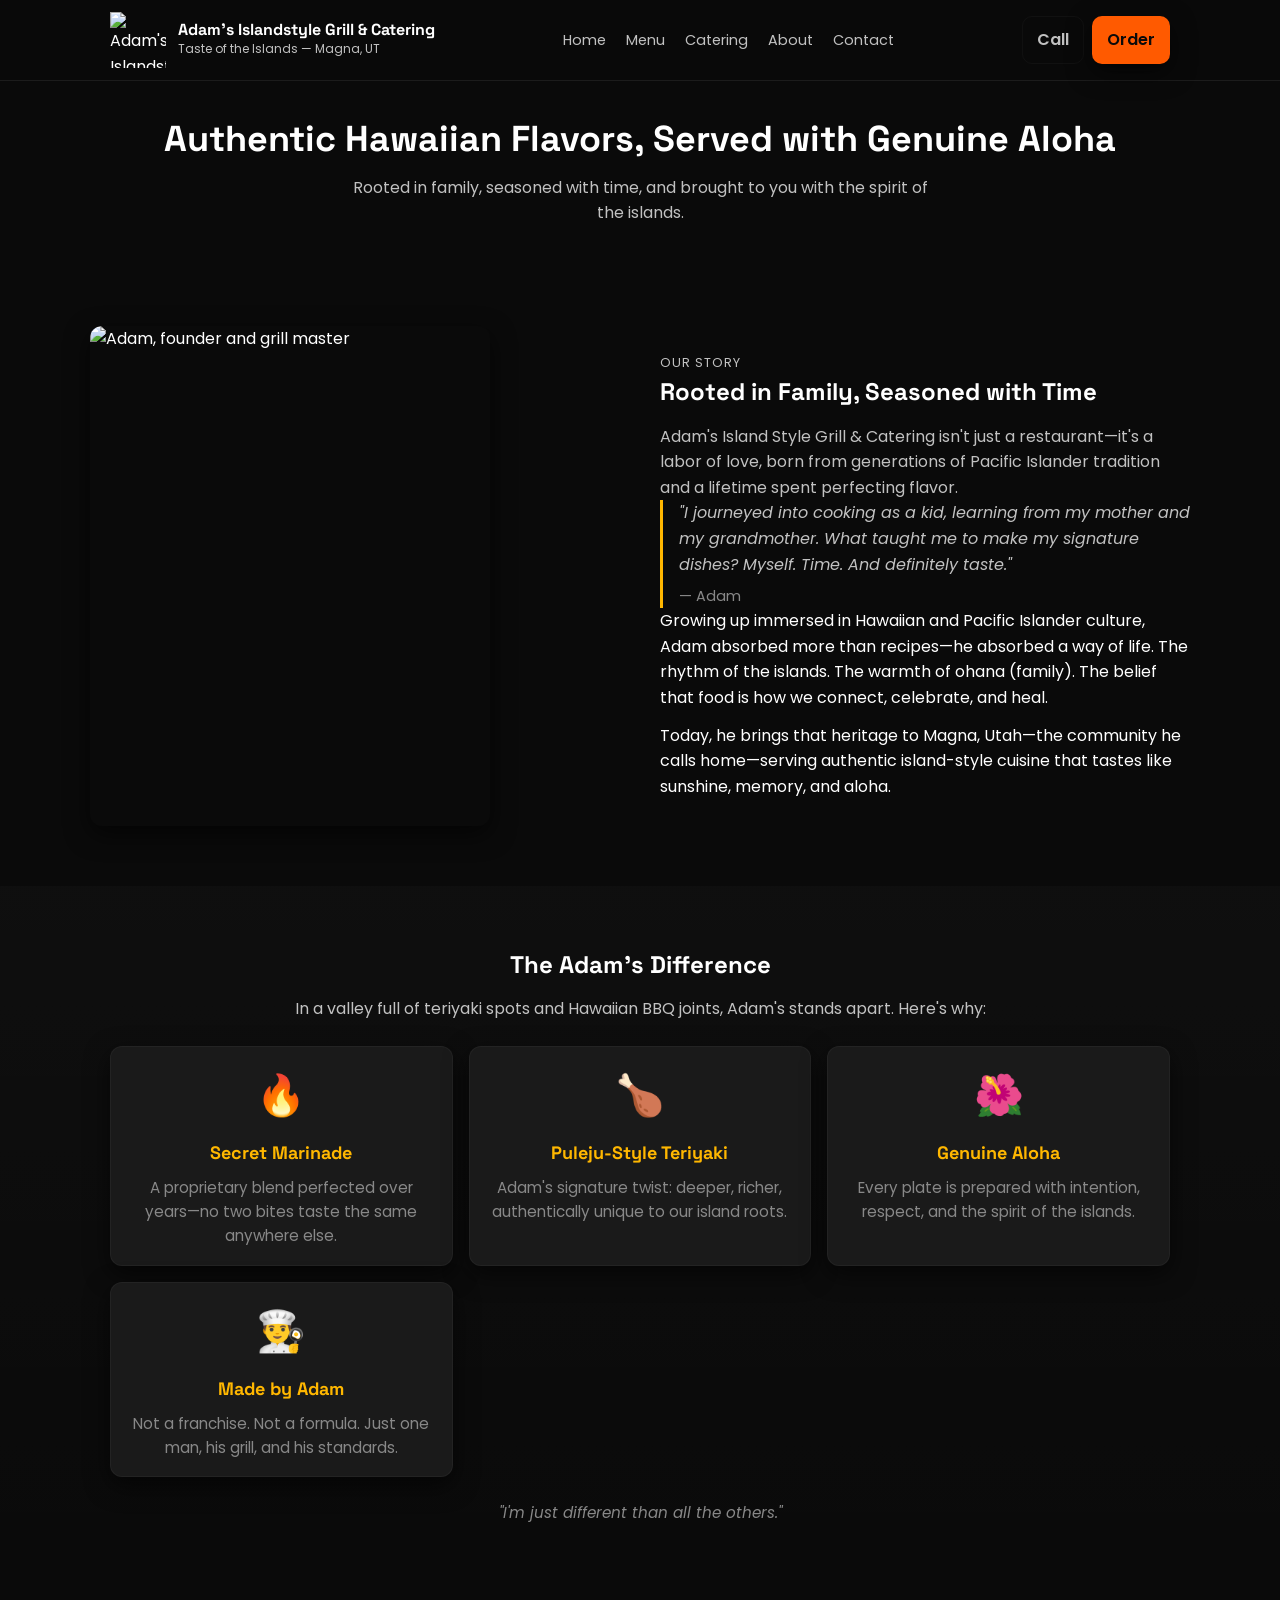
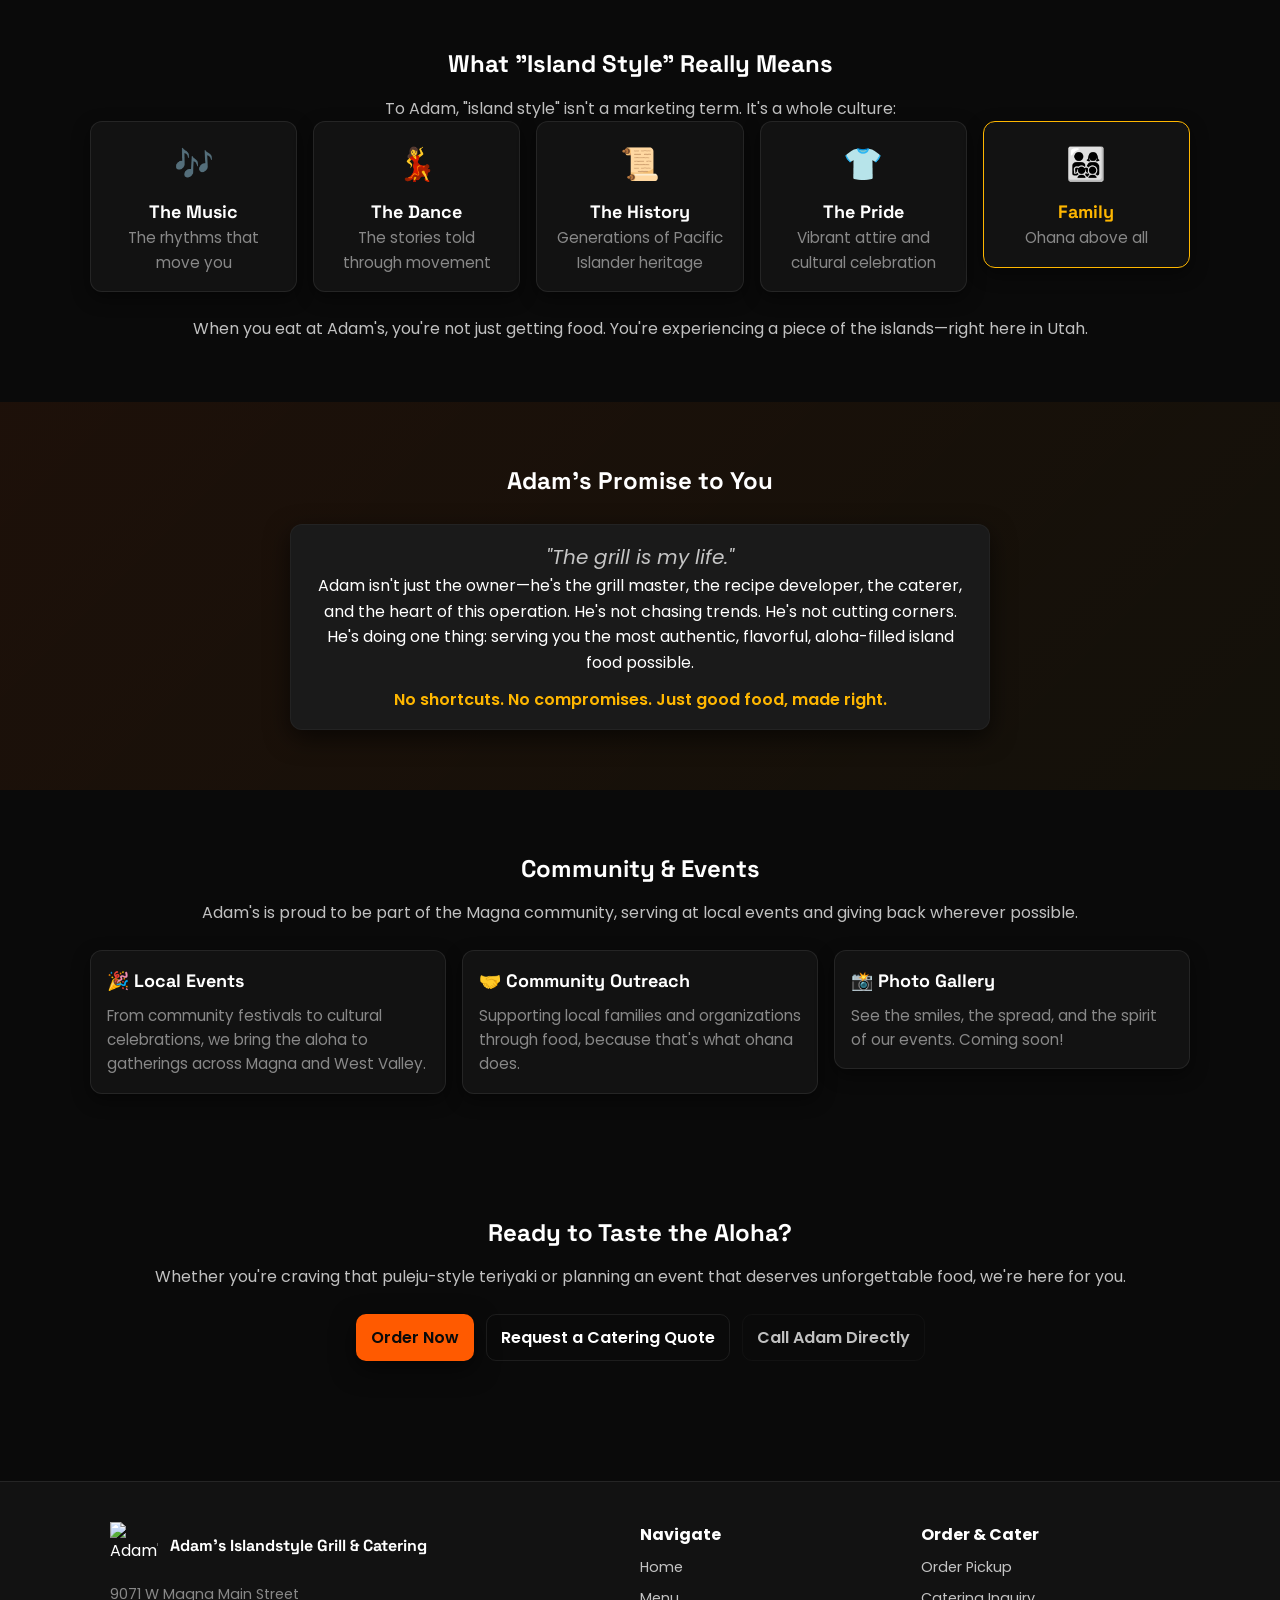
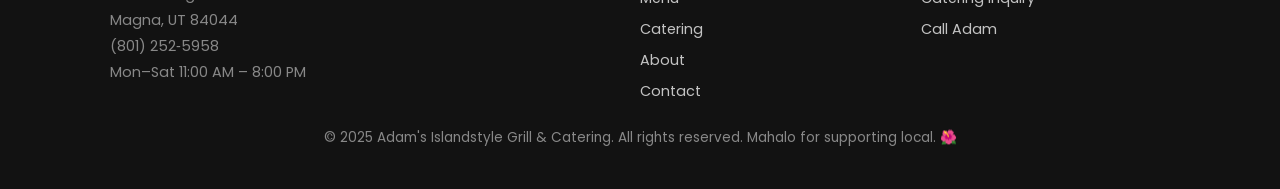
==== about.html @ 43f6fb02 "Convert existing custom CSS site to Tailwind CDN with design token mapping * Integrate Tailwind CDN " ====
<!DOCTYPE html>
<html lang="en">
<head>
  <meta charset="UTF-8">
  <meta name="viewport" content="width=device-width, initial-scale=1.0">
  <title>About Us — Adam's Islandstyle Grill & Catering | Magna, UT</title>
  <meta name="description" content="Adam's Islandstyle Grill isn't just a restaurant—it's a labor of love, born from generations of Pacific Islander tradition and a lifetime spent perfecting flavor.">
  
  <!-- Fonts -->
  <link rel="preconnect" href="https://fonts.googleapis.com">
  <link rel="preconnect" href="https://fonts.gstatic.com" crossorigin>
  <link href="https://fonts.googleapis.com/css2?family=Poppins:wght@400;500;600;700&family=Space+Grotesk:wght@500;600;700&display=swap" rel="stylesheet">
  
  <!-- Stylesheet -->
  <link rel="stylesheet" href="styles.css">
</head>
<body>
  <!-- Header -->
  <header class="site-header" role="banner">
    <div class="container header-inner">
      <a class="brand" href="/" aria-label="Adam's Islandstyle Grill home">
        <img src="/assets/logo.svg" alt="Adam's Islandstyle Grill logo" width="56" height="56">
        <div class="brand-text">
          <h1 class="site-title">Adam's Islandstyle Grill & Catering</h1>
          <p class="site-sub">Taste of the Islands — Magna, UT</p>
        </div>
      </a>

      <nav class="main-nav" role="navigation" aria-label="Main">
        <ul class="nav-list">
          <li><a href="index.html#home">Home</a></li>
          <li><a href="menu.html">Menu</a></li>
          <li><a href="catering.html">Catering</a></li>
          <li><a href="about.html">About</a></li>
          <li><a href="index.html#contact">Contact</a></li>
        </ul>
      </nav>

      <div class="header-ctas">
        <a class="btn btn-ghost" href="tel:+18012525958" aria-label="Call Adam">Call</a>
        <a class="btn btn-primary" href="https://order.toasttab.com/placeholder" target="_blank" rel="noopener noreferrer" aria-label="Order pickup">Order</a>
      </div>
    </div>
  </header>

  <main>
    <!-- Page Hero -->
    <section class="page-hero container" role="region" aria-labelledby="page-title">
      <h1 id="page-title">Authentic Hawaiian Flavors, Served with Genuine Aloha</h1>
      <p class="lead mt-12">Rooted in family, seasoned with time, and brought to you with the spirit of the islands.</p>
    </section>

    <!-- Founder Story -->
    <section class="section container" role="region" aria-labelledby="story-title">
      <div class="row" style="align-items: center; gap: 40px;">
        <div class="col" style="flex: 1 1 300px;">
          <img src="/assets/adam-portrait.jpg" alt="Adam, founder and grill master" width="400" height="500" style="border-radius: var(--radius-lg); box-shadow: var(--shadow-base);">
        </div>
        <div class="col" style="flex: 1 1 300px;">
          <p class="eyebrow">Our Story</p>
          <h2 id="story-title">Rooted in Family, Seasoned with Time</h2>
          <p class="lead mt-12">Adam's Island Style Grill & Catering isn't just a restaurant—it's a labor of love, born from generations of Pacific Islander tradition and a lifetime spent perfecting flavor.</p>
          
          <blockquote class="mt-16" style="border-left: 3px solid var(--brand-secondary); padding-left: 16px; font-style: italic; color: var(--text-secondary);">
            "I journeyed into cooking as a kid, learning from my mother and my grandmother. What taught me to make my signature dishes? Myself. Time. And definitely taste."
            <cite style="display: block; margin-top: 8px; font-style: normal; color: var(--text-muted); font-size: 0.9rem;">— Adam</cite>
          </blockquote>
          
          <p class="mt-16">Growing up immersed in Hawaiian and Pacific Islander culture, Adam absorbed more than recipes—he absorbed a way of life. The rhythm of the islands. The warmth of ohana (family). The belief that food is how we connect, celebrate, and heal.</p>
          
          <p class="mt-12">Today, he brings that heritage to Magna, Utah—the community he calls home—serving authentic island-style cuisine that tastes like sunshine, memory, and aloha.</p>
        </div>
      </div>
    </section>

    <!-- What Makes Us Different -->
    <section class="section" style="background: linear-gradient(180deg, rgba(255,255,255,0.02), transparent);" role="region" aria-labelledby="difference-title">
      <div class="container">
        <h2 id="difference-title" class="text-center">The Adam's Difference</h2>
        <p class="text-center lead mt-12" style="max-width: 700px; margin-left: auto; margin-right: auto;">In a valley full of teriyaki spots and Hawaiian BBQ joints, Adam's stands apart. Here's why:</p>
        
        <div class="why-grid mt-24">
          <article class="why-card card card-elevated" role="article">
            <div style="font-size: 2.5rem; margin-bottom: 12px;">🔥</div>
            <h3>Secret Marinade</h3>
            <p class="muted mt-8">A proprietary blend perfected over years—no two bites taste the same anywhere else.</p>
          </article>
          <article class="why-card card card-elevated" role="article">
            <div style="font-size: 2.5rem; margin-bottom: 12px;">🍗</div>
            <h3>Puleju-Style Teriyaki</h3>
            <p class="muted mt-8">Adam's signature twist: deeper, richer, authentically unique to our island roots.</p>
          </article>
          <article class="why-card card card-elevated" role="article">
            <div style="font-size: 2.5rem; margin-bottom: 12px;">🌺</div>
            <h3>Genuine Aloha</h3>
            <p class="muted mt-8">Every plate is prepared with intention, respect, and the spirit of the islands.</p>
          </article>
          <article class="why-card card card-elevated" role="article">
            <div style="font-size: 2.5rem; margin-bottom: 12px;">👨‍🍳</div>
            <h3>Made by Adam</h3>
            <p class="muted mt-8">Not a franchise. Not a formula. Just one man, his grill, and his standards.</p>
          </article>
        </div>
        
        <p class="text-center muted mt-24"><em>"I'm just different than all the others."</em></p>
      </div>
    </section>

    <!-- Values Section -->
    <section class="section container" role="region" aria-labelledby="values-title">
      <div class="text-center mb-24">
        <h2 id="values-title">What "Island Style" Really Means</h2>
        <p class="lead mt-12">To Adam, "island style" isn't a marketing term. It's a whole culture:</p>
      </div>
      
      <div class="row">
        <div class="col">
          <div class="card text-center">
            <div style="font-size: 2rem; margin-bottom: 8px;">🎶</div>
            <h3>The Music</h3>
            <p class="muted">The rhythms that move you</p>
          </div>
        </div>
        <div class="col">
          <div class="card text-center">
            <div style="font-size: 2rem; margin-bottom: 8px;">💃</div>
            <h3>The Dance</h3>
            <p class="muted">The stories told through movement</p>
          </div>
        </div>
        <div class="col">
          <div class="card text-center">
            <div style="font-size: 2rem; margin-bottom: 8px;">📜</div>
            <h3>The History</h3>
            <p class="muted">Generations of Pacific Islander heritage</p>
          </div>
        </div>
        <div class="col">
          <div class="card text-center">
            <div style="font-size: 2rem; margin-bottom: 8px;">👕</div>
            <h3>The Pride</h3>
            <p class="muted">Vibrant attire and cultural celebration</p>
          </div>
        </div>
        <div class="col">
          <div class="card text-center" style="border-color: var(--brand-secondary);">
            <div style="font-size: 2rem; margin-bottom: 8px;">👨‍👩‍👧‍👦</div>
            <h3 style="color: var(--brand-secondary);">Family</h3>
            <p class="muted">Ohana above all</p>
          </div>
        </div>
      </div>
      
      <div class="text-center mt-24">
        <p class="lead">When you eat at Adam's, you're not just getting food. You're experiencing a piece of the islands—right here in Utah.</p>
      </div>
    </section>

    <!-- Adam's Promise -->
    <section class="section" style="background: linear-gradient(135deg, rgba(255,90,0,0.08), rgba(255,183,0,0.04));" role="region" aria-labelledby="promise-title">
      <div class="container text-center">
        <h2 id="promise-title">Adam's Promise to You</h2>
        <div class="card card-elevated mt-24" style="max-width: 700px; margin-left: auto; margin-right: auto;">
          <blockquote style="font-size: 1.25rem; font-style: italic; color: var(--text-secondary);">
            "The grill is my life."
          </blockquote>
          <p class="mt-16">Adam isn't just the owner—he's the grill master, the recipe developer, the caterer, and the heart of this operation. He's not chasing trends. He's not cutting corners. He's doing one thing: serving you the most authentic, flavorful, aloha-filled island food possible.</p>
          <p class="mt-12" style="font-weight: 600; color: var(--brand-secondary);">No shortcuts. No compromises. Just good food, made right.</p>
        </div>
      </div>
    </section>

    <!-- Community & Press -->
    <section class="section container" role="region" aria-labelledby="community-title">
      <h2 id="community-title" class="text-center">Community & Events</h2>
      <p class="text-center lead mt-12">Adam's is proud to be part of the Magna community, serving at local events and giving back wherever possible.</p>
      
      <div class="row mt-24">
        <div class="col">
          <div class="card">
            <h3>🎉 Local Events</h3>
            <p class="muted mt-8">From community festivals to cultural celebrations, we bring the aloha to gatherings across Magna and West Valley.</p>
          </div>
        </div>
        <div class="col">
          <div class="card">
            <h3>🤝 Community Outreach</h3>
            <p class="muted mt-8">Supporting local families and organizations through food, because that's what ohana does.</p>
          </div>
        </div>
        <div class="col">
          <div class="card">
            <h3>📸 Photo Gallery</h3>
            <p class="muted mt-8">See the smiles, the spread, and the spirit of our events. Coming soon!</p>
          </div>
        </div>
      </div>
    </section>

    <!-- CTA Section -->
    <section class="section container text-center" role="region" aria-labelledby="cta-title">
      <h2 id="cta-title">Ready to Taste the Aloha?</h2>
      <p class="lead mt-12">Whether you're craving that puleju-style teriyaki or planning an event that deserves unforgettable food, we're here for you.</p>
      
      <div class="hero-ctas mt-24" style="justify-content: center;">
        <a class="btn btn-primary" href="https://order.toasttab.com/placeholder" target="_blank" rel="noopener noreferrer">Order Now</a>
        <a class="btn btn-secondary" href="catering.html">Request a Catering Quote</a>
        <a class="btn btn-ghost" href="tel:+18012525958">Call Adam Directly</a>
      </div>
    </section>
  </main>

  <!-- Footer -->
  <footer class="site-footer" role="contentinfo">
    <div class="container footer-content">
      <div class="footer-brand">
        <div class="brand">
          <img src="/assets/logo.svg" alt="Adam's Islandstyle Grill logo" width="48" height="48">
          <div class="brand-text">
            <h3 class="site-title">Adam's Islandstyle Grill & Catering</h3>
          </div>
        </div>
        <p class="footer-nap">
          9071 W Magna Main Street<br>
          Magna, UT 84044<br>
          <a href="tel:+18012525958">(801) 252‑5958</a><br>
          Mon–Sat 11:00 AM – 8:00 PM
        </p>
      </div>
      
      <div class="footer-links">
        <h4>Navigate</h4>
        <a href="index.html#home">Home</a>
        <a href="menu.html">Menu</a>
        <a href="catering.html">Catering</a>
        <a href="about.html">About</a>
        <a href="index.html#contact">Contact</a>
      </div>
      
      <div class="footer-links">
        <h4>Order & Cater</h4>
        <a href="https://order.toasttab.com/placeholder" target="_blank" rel="noopener noreferrer">Order Pickup</a>
        <a href="catering.html">Catering Inquiry</a>
        <a href="tel:+18012525958">Call Adam</a>
      </div>
    </div>
    <div class="container mt-24">
      <p class="muted text-center" style="font-size: 0.85rem;">© 2025 Adam's Islandstyle Grill & Catering. All rights reserved. Mahalo for supporting local. 🌺</p>
    </div>
  </footer>

  <!-- Sticky Mobile Phone CTA -->
  <a class="phone-cta" href="tel:+18012525958" aria-label="Call Adam" role="button">
    <span class="phone-icon" aria-hidden="true">📞</span>
    <span class="phone-text">Call Adam</span>
  </a>
</body>
</html>
---- styles.css ----
/* =========================
   Design tokens (edit values)
   ========================= */
:root {
  /* Primitive Colors */
  --color-gold: #ffb700;
  --color-gold-light: #ffc933;
  --color-gold-dark: #cc9200;
  --color-coral: #ff5a00;
  --color-coral-dark: #cc4800;
  --color-teal: #00f0ff;
  --color-teal-dark: #00c0cc;

  /* Neutral Scale */
  --neutral-white: #ffffff;
  --neutral-light: #faf6f0;
  --neutral-mid: #b8b0a8;
  --neutral-dark-gray: #2a2a2a;
  --neutral-dark: #0a0a0a;
  --neutral-surface: #121212;
  --surface-elevated: #1a1a1a;

  /* Semantic Backgrounds */
  --bg-page: var(--neutral-dark);
  --bg-surface: var(--neutral-surface);
  --bg-elevated: var(--surface-elevated);
  --bg-overlay: rgba(10, 10, 10, 0.85);

  /* Semantic Text */
  --text-primary: var(--neutral-white);
  --text-secondary: rgba(255, 255, 255, 0.75);
  --text-tertiary: rgba(255, 255, 255, 0.5);
  --text-muted: #888888;
  --text-inverse: var(--neutral-dark);
  --text-brand: var(--color-gold);

  /* Semantic Borders */
  --border-subtle: rgba(255, 255, 255, 0.08);
  --border-default: rgba(255, 255, 255, 0.15);
  --border-brand: rgba(255, 183, 0, 0.4);
  --border-focus: rgba(255, 90, 0, 0.6);

  /* Brand Palette */
  --brand-primary: var(--color-coral);
  --brand-secondary: var(--color-gold);
  --brand-tertiary: var(--color-teal);
  --brand-gradient: linear-gradient(135deg, var(--color-coral), var(--color-gold));

  /* Feedback Colors */
  --feedback-success: var(--color-teal);
  --feedback-warning: var(--color-gold);
  --feedback-error: #ff007f;
  --feedback-info: var(--color-teal);

  /* Shadows & Glow */
  --shadow-color: rgba(0, 0, 0, 0.6);
  --shadow-base: 0 8px 24px var(--shadow-color);
  --glow-brand: rgba(255, 90, 0, 0.4);
  --glow-secondary: rgba(0, 240, 255, 0.3);

  /* Typography */
  --font-display: 'Space Grotesk', 'Poppins', sans-serif;
  --font-body: 'Poppins', sans-serif;
  --font-mono: 'JetBrains Mono', monospace;

  /* Spacing */
  --gap: 16px;
  --container-max: 1100px;

  /* Radius */
  --radius-sm: 8px;
  --radius-md: 10px;
  --radius-lg: 12px;
  --radius-xl: 999px;

  /* Transitions */
  --transition: 180ms cubic-bezier(.2, .9, .3, 1);
}

/* =========================
   Base Styles
   ========================= */
* {
  box-sizing: border-box;
  margin: 0;
  padding: 0;
}

html {
  scroll-behavior: smooth;
}

body {
  font-family: var(--font-body);
  background-color: var(--bg-page);
  color: var(--text-primary);
  line-height: 1.6;
}

img {
  max-width: 100%;
  height: auto;
  display: block;
}

a {
  color: inherit;
  text-decoration: none;
  transition: color var(--transition);
}

ul, ol {
  list-style: none;
}

/* =========================
   Layout Utilities
   ========================= */
.container {
  max-width: var(--container-max);
  margin: 0 auto;
  padding: 0 20px;
}

.row {
  display: flex;
  flex-wrap: wrap;
  gap: var(--gap);
}

.col {
  flex: 1 1 0;
  min-width: 0;
}

.center {
  display: flex;
  align-items: center;
  justify-content: center;
}

.stack {
  display: flex;
  flex-direction: column;
  gap: var(--gap);
}

/* Spacing helpers */
.mt-8 { margin-top: 8px; }
.mt-12 { margin-top: 12px; }
.mt-24 { margin-top: 24px; }
.mb-8 { margin-bottom: 8px; }
.mb-16 { margin-bottom: 16px; }
.p-12 { padding: 12px; }
.p-16 { padding: 16px; }

/* =========================
   Typography Utilities
   ========================= */
.h1, h1 {
  font-family: var(--font-display);
  font-size: clamp(1.5rem, 3.5vw, 2.25rem);
  line-height: 1.05;
  margin: 0;
  color: var(--text-primary);
}

.h2, h2 {
  font-family: var(--font-display);
  font-size: 1.5rem;
  margin: 0;
  color: var(--text-primary);
}

.h3, h3 {
  font-family: var(--font-display);
  font-size: 1.125rem;
  margin: 0;
  color: var(--text-primary);
}

.lead {
  color: var(--text-secondary);
  font-size: 1rem;
}

.muted {
  color: var(--text-muted);
  font-size: 0.95rem;
}

.eyebrow {
  text-transform: uppercase;
  letter-spacing: 0.08em;
  color: var(--text-secondary);
  font-size: 0.8rem;
}

/* =========================
   Buttons
   ========================= */
.btn {
  display: inline-flex;
  align-items: center;
  justify-content: center;
  gap: 8px;
  padding: 10px 14px;
  border-radius: var(--radius-md);
  border: 1px solid transparent;
  text-decoration: none;
  font-weight: 600;
  cursor: pointer;
  transition: all var(--transition);
  font-family: var(--font-body);
}

.btn:focus {
  outline: 3px solid var(--border-focus);
  outline-offset: 2px;
}

.btn-primary {
  background: var(--brand-primary);
  color: var(--text-inverse);
  box-shadow: var(--shadow-base);
  border-color: transparent;
}

.btn-primary:hover {
  transform: translateY(-2px);
  filter: brightness(1.03);
}

.btn-secondary {
  background: transparent;
  color: var(--text-primary);
  border: 1px solid var(--border-subtle);
}

.btn-secondary:hover {
  background: rgba(255, 255, 255, 0.02);
  border-color: var(--border-default);
}

.btn-ghost {
  background: transparent;
  color: var(--text-secondary);
  border: 1px solid rgba(255, 255, 255, 0.03);
}

.btn-ghost:hover {
  color: var(--text-primary);
  border-color: var(--border-subtle);
}

.btn-sm {
  padding: 8px;
  border-radius: var(--radius-sm);
  font-size: 0.95rem;
}

/* =========================
   Card & Surface
   ========================= */
.card {
  background: var(--bg-surface);
  border-radius: var(--radius-lg);
  padding: 16px;
  border: 1px solid var(--border-subtle);
  box-shadow: 0 6px 18px rgba(0, 0, 0, 0.45);
}

.card-elevated {
  background: var(--bg-elevated);
  box-shadow: var(--shadow-base);
  border-color: rgba(255, 255, 255, 0.04);
}

.card img {
  width: 100%;
  height: auto;
  border-radius: var(--radius-sm);
  display: block;
}

/* =========================
   Badges & Tags
   ========================= */
.badge {
  display: inline-block;
  padding: 6px 8px;
  border-radius: var(--radius-xl);
  font-size: 0.8rem;
  background: rgba(255, 255, 255, 0.04);
  color: var(--text-secondary);
  border: 1px solid rgba(255, 255, 255, 0.02);
}

.badge--accent {
  background: linear-gradient(90deg, var(--brand-primary), var(--brand-secondary));
  color: var(--text-inverse);
  border: none;
}

.badge + .badge {
  margin-left: 8px;
}

/* =========================
   Header / Navigation
   ========================= */
.site-header {
  position: sticky;
  top: 0;
  z-index: 1000;
  background: var(--bg-overlay);
  backdrop-filter: blur(10px);
  border-bottom: 1px solid var(--border-subtle);
  padding: 12px 0;
}

.header-inner {
  display: flex;
  align-items: center;
  justify-content: space-between;
  gap: 16px;
}

.brand {
  display: flex;
  align-items: center;
  gap: 12px;
}

.brand-text {
  display: flex;
  flex-direction: column;
}

.site-title {
  font-size: 1rem;
  font-weight: 700;
  color: var(--text-primary);
  margin: 0;
}

.site-sub {
  font-size: 0.75rem;
  color: var(--text-secondary);
  margin: 0;
}

.main-nav {
  display: none;
}

.nav-list {
  display: flex;
  gap: 20px;
}

.nav-list a {
  color: var(--text-secondary);
  font-size: 0.9rem;
  transition: color var(--transition);
}

.nav-list a:hover {
  color: var(--text-primary);
}

.header-ctas {
  display: flex;
  gap: 8px;
}

@media (min-width: 768px) {
  .main-nav {
    display: block;
  }
}

/* =========================
   Hero Section
   ========================= */
.hero {
  padding: 60px 0;
  display: grid;
  grid-template-columns: 1fr;
  gap: 32px;
  align-items: center;
}

.hero-content {
  display: grid;
  grid-template-columns: 1fr;
  gap: 32px;
  align-items: center;
}

.hero-copy {
  display: flex;
  flex-direction: column;
  gap: 16px;
}

.hero-ctas {
  display: flex;
  flex-wrap: wrap;
  gap: 12px;
}

.hero-media {
  margin: 0;
}

.hero-media img {
  border-radius: var(--radius-lg);
  box-shadow: var(--shadow-base);
}

@media (min-width: 900px) {
  .hero {
    grid-template-columns: 1fr 1fr;
  }

  .hero-content {
    grid-template-columns: 1fr 1fr;
  }
}

/* =========================
   Quick Info Strip
   ========================= */
.quick-info {
  background: linear-gradient(90deg, rgba(255, 255, 255, 0.02), rgba(255, 255, 255, 0.01));
  border-top: 1px solid rgba(255, 255, 255, 0.02);
  border-bottom: 1px solid rgba(255, 255, 255, 0.02);
  padding: 16px 0;
  margin-bottom: 24px;
}

.quick-inner {
  display: flex;
  flex-wrap: wrap;
  align-items: center;
  gap: 24px;
  justify-content: space-between;
}

.info-item {
  display: flex;
  flex-direction: column;
  gap: 4px;
}

.info-item strong {
  font-size: 0.75rem;
  text-transform: uppercase;
  letter-spacing: 0.05em;
  color: var(--text-tertiary);
}

.info-actions {
  display: flex;
  gap: 8px;
}

/* =========================
   Why Us Section
   ========================= */
.why-us {
  padding: 60px 0;
}

.why-grid {
  display: grid;
  grid-template-columns: 1fr;
  gap: 16px;
  margin-top: 24px;
}

.why-card {
  text-align: center;
}

.why-card h3 {
  margin-bottom: 8px;
  color: var(--brand-secondary);
}

@media (min-width: 768px) {
  .why-grid {
    grid-template-columns: repeat(3, 1fr);
  }
}

/* =========================
   Menu Grid & Item
   ========================= */
.menu-category {
  padding: 40px 0;
}

.menu-category h2 {
  margin-bottom: 24px;
  padding-bottom: 12px;
  border-bottom: 1px solid var(--border-subtle);
}

.menu-grid {
  display: grid;
  grid-template-columns: 1fr;
  gap: 16px;
}

.menu-item {
  background: transparent;
  padding: 16px;
  border-radius: var(--radius-md);
  border: 1px solid rgba(255, 255, 255, 0.03);
  transition: transform var(--transition), box-shadow var(--transition);
}

.menu-item:hover {
  transform: translateY(-6px);
  box-shadow: 0 12px 30px rgba(0, 0, 0, 0.6);
  border-color: var(--border-subtle);
}

.menu-item header {
  display: flex;
  justify-content: space-between;
  align-items: baseline;
  margin-bottom: 8px;
}

.menu-item .price {
  color: var(--brand-secondary);
  font-weight: 700;
}

.menu-item .desc {
  color: var(--text-secondary);
  margin-bottom: 12px;
  font-size: 0.95rem;
}

.menu-item .meta {
  display: flex;
  gap: 8px;
  margin-bottom: 12px;
}

.item-actions {
  display: flex;
  gap: 8px;
}

@media (min-width: 600px) {
  .menu-grid {
    grid-template-columns: repeat(2, 1fr);
  }
}

@media (min-width: 900px) {
  .menu-grid {
    grid-template-columns: repeat(3, 1fr);
  }
}

/* =========================
   Package Cards (Catering)
   ========================= */
.package-card {
  display: flex;
  flex-direction: column;
  gap: 12px;
}

.package-card header {
  border-bottom: 1px solid var(--border-subtle);
  padding-bottom: 12px;
}

.package-contents {
  flex-grow: 1;
}

.package-contents li {
  padding: 6px 0;
  color: var(--text-secondary);
  font-size: 0.95rem;
  border-bottom: 1px solid rgba(255, 255, 255, 0.02);
}

.package-contents li:last-child {
  border-bottom: none;
}

.package-actions {
  display: flex;
  gap: 8px;
  margin-top: 12px;
}

/* =========================
   Forms
   ========================= */
.contact-form {
  max-width: 600px;
  margin: 0 auto;
}

.contact-form h2 {
  margin-bottom: 24px;
  text-align: center;
}

.contact-form label {
  display: block;
  color: var(--text-secondary);
  font-size: 0.9rem;
  margin-top: 16px;
  margin-bottom: 6px;
}

.input,
textarea,
select {
  width: 100%;
  padding: 12px;
  border-radius: var(--radius-sm);
  border: 1px solid var(--border-subtle);
  background: var(--bg-surface);
  color: var(--text-primary);
  font-family: var(--font-body);
  font-size: 1rem;
}

textarea {
  resize: vertical;
  min-height: 120px;
}

.input:focus,
textarea:focus,
select:focus {
  outline: 3px solid rgba(255, 90, 0, 0.18);
  border-color: var(--border-focus);
}

.form-status {
  min-height: 1.4rem;
  color: var(--text-secondary);
  margin-top: 12px;
}

/* =========================
   Map & Media
   ========================= */
.map-block {
  margin-top: 24px;
}

.map-block iframe {
  width: 100%;
  height: 260px;
  border-radius: var(--radius-sm);
  border: 0;
  display: block;
  margin-bottom: 12px;
}

.map-placeholder {
  height: 220px;
  border-radius: var(--radius-sm);
  background: linear-gradient(135deg, rgba(255, 90, 0, 0.06), rgba(0, 240, 255, 0.03));
  display: flex;
  align-items: center;
  justify-content: center;
  color: var(--text-muted);
}

/* =========================
   Case Study Panel
   ========================= */
.case-study {
  margin: 40px 0;
  border-left: 4px solid var(--brand-secondary);
}

.case-study blockquote {
  font-style: italic;
  color: var(--text-secondary);
  margin: 16px 0;
  padding-left: 16px;
}

.case-study cite {
  display: block;
  margin-top: 8px;
  font-style: normal;
  color: var(--text-muted);
  font-size: 0.9rem;
}

/* =========================
   Footer
   ========================= */
.site-footer {
  background: var(--bg-surface);
  border-top: 1px solid var(--border-subtle);
  padding: 40px 0;
  margin-top: 60px;
}

.footer-content {
  display: grid;
  grid-template-columns: 1fr;
  gap: 32px;
}

.footer-brand {
  display: flex;
  flex-direction: column;
  gap: 12px;
}

.footer-links {
  display: flex;
  flex-direction: column;
  gap: 8px;
}

.footer-links a {
  color: var(--text-secondary);
  font-size: 0.9rem;
}

.footer-links a:hover {
  color: var(--text-primary);
}

.footer-nap {
  color: var(--text-muted);
  font-size: 0.9rem;
  line-height: 1.8;
}

@media (min-width: 768px) {
  .footer-content {
    grid-template-columns: 2fr 1fr 1fr;
  }
}

/* =========================
   Phone CTA (sticky mobile)
   ========================= */
.phone-cta {
  position: fixed;
  right: 16px;
  bottom: 16px;
  background: var(--brand-primary);
  color: var(--text-inverse);
  padding: 12px 16px;
  border-radius: var(--radius-xl);
  box-shadow: 0 10px 30px rgba(0, 0, 0, 0.5);
  text-decoration: none;
  display: flex;
  align-items: center;
  gap: 8px;
  z-index: 999;
  font-weight: 600;
  transition: transform var(--transition);
}

.phone-cta:hover {
  transform: scale(1.05);
}

@media (min-width: 800px) {
  .phone-cta {
    display: none;
  }
}

/* =========================
   Accessibility Helpers
   ========================= */
.sr-only {
  position: absolute;
  width: 1px;
  height: 1px;
  padding: 0;
  margin: -1px;
  overflow: hidden;
  clip: rect(0, 0, 0, 0);
  white-space: nowrap;
  border: 0;
}

.focus-ring:focus {
  outline: 3px solid var(--border-focus);
  outline-offset: 3px;
}

/* =========================
   Utility helpers
   ========================= */
.text-center {
  text-align: center;
}

.text-right {
  text-align: right;
}

.hide-mobile {
  display: block;
}

@media (max-width: 600px) {
  .hide-mobile {
    display: none;
  }
}

.flex {
  display: flex;
}

.justify-between {
  justify-content: space-between;
}

.gap-8 {
  gap: 8px;
}

.section {
  padding: 60px 0;
}

/* Page-specific hero adjustments */
.page-hero {
  padding: 40px 0;
  text-align: center;
}

.page-hero h1 {
  margin-bottom: 16px;
}

.page-hero .lead {
  max-width: 600px;
  margin: 0 auto;
}
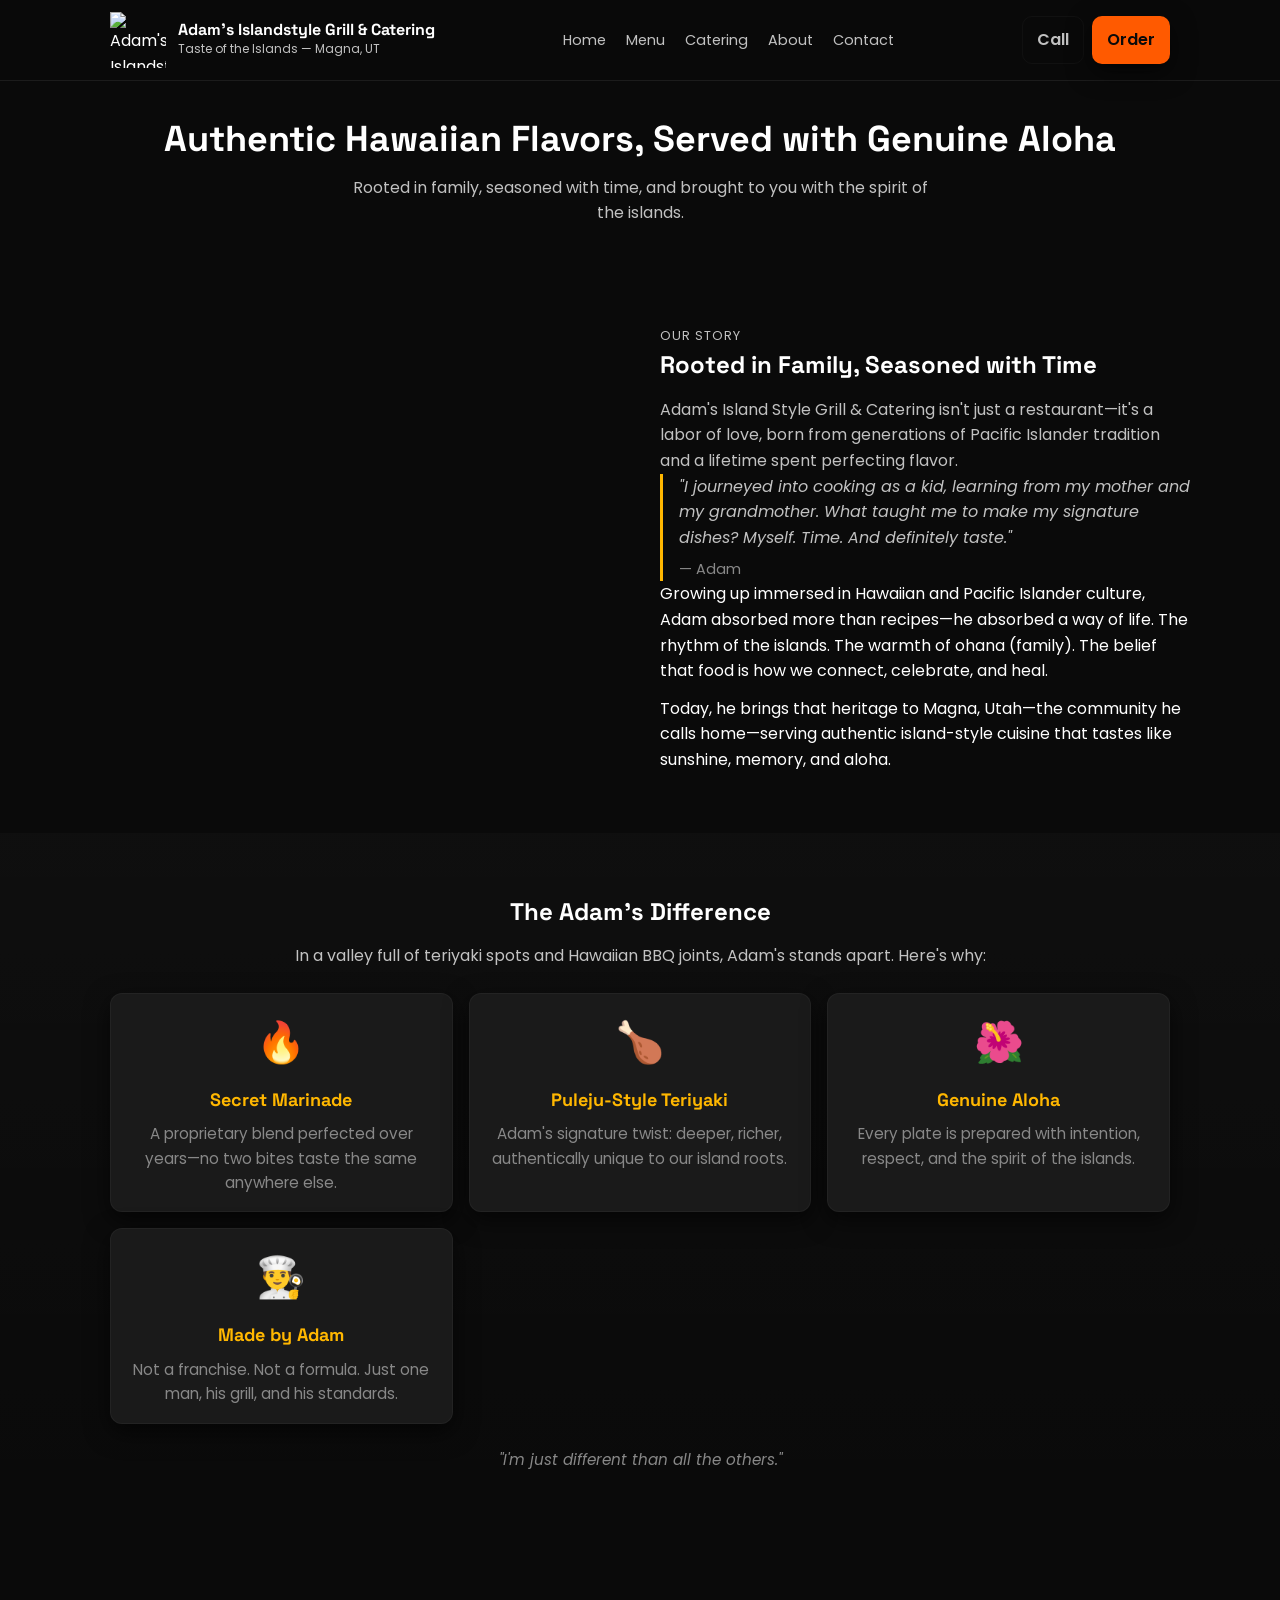
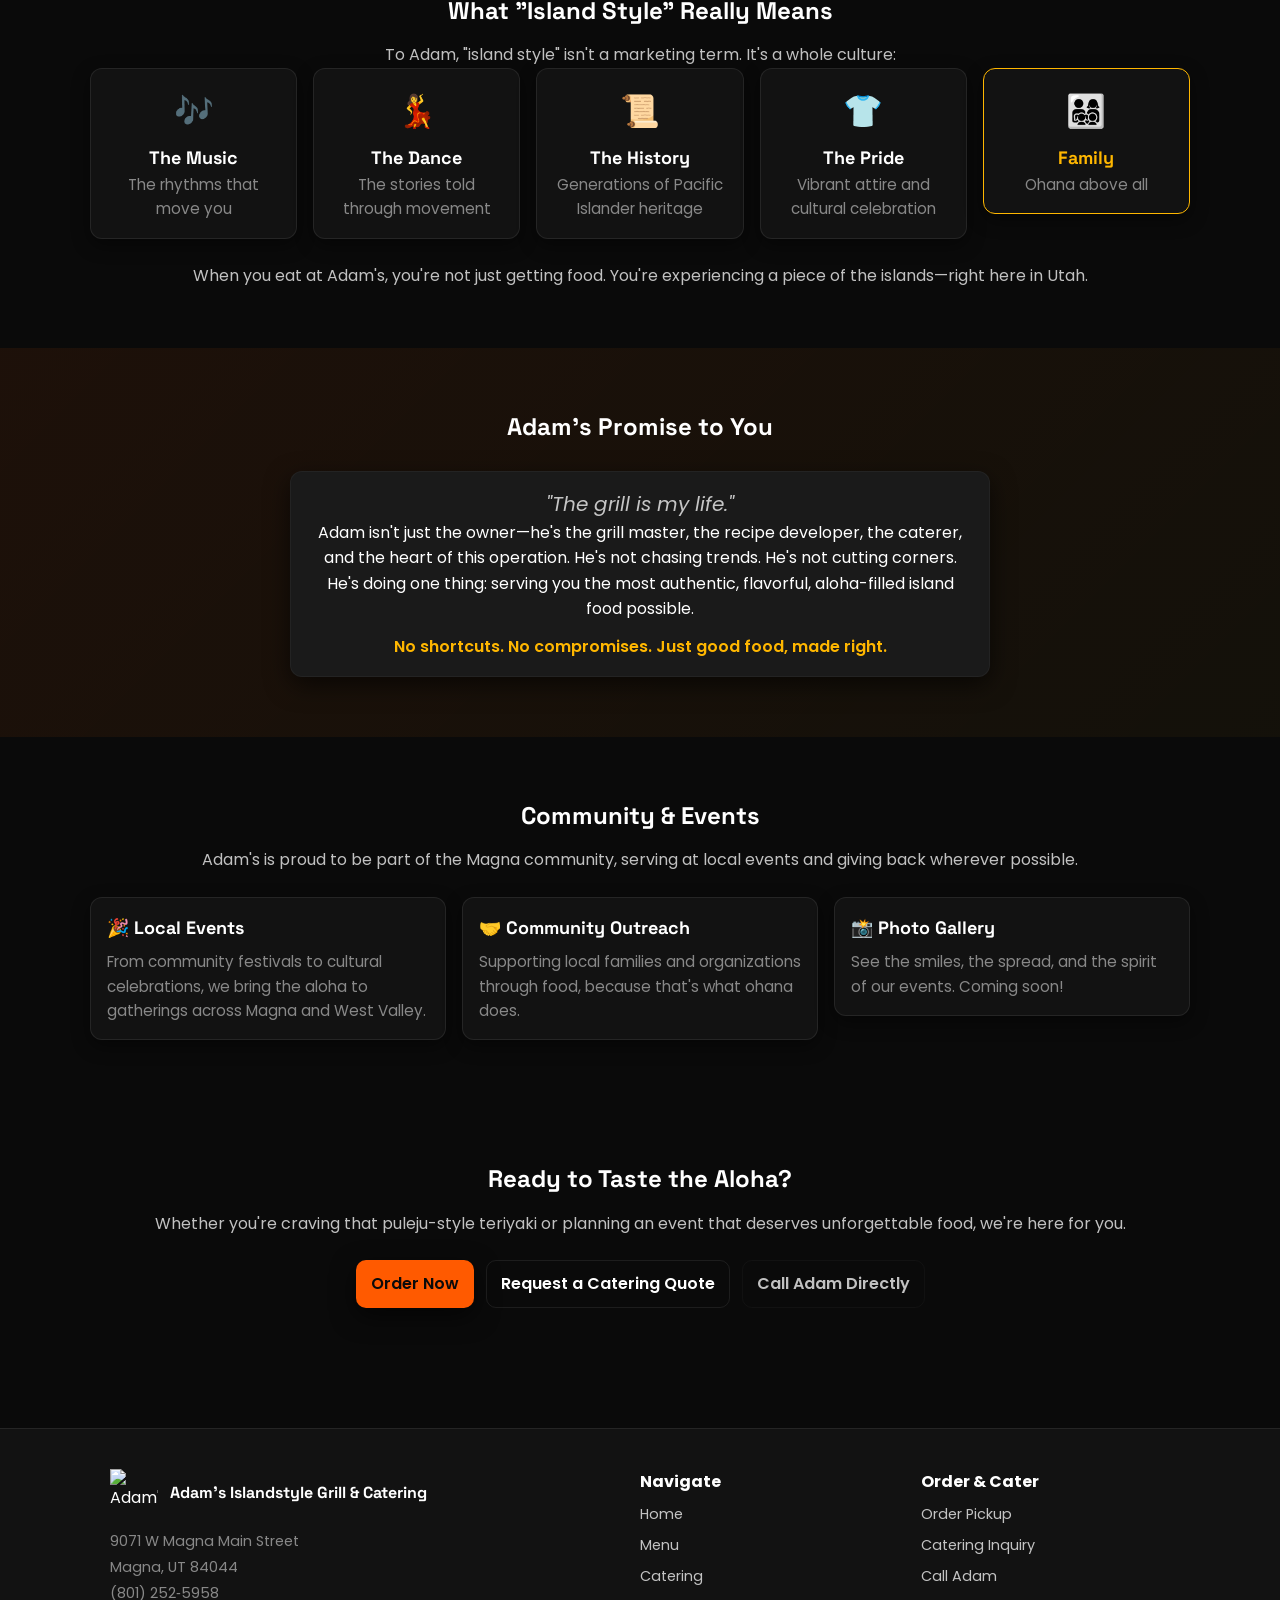
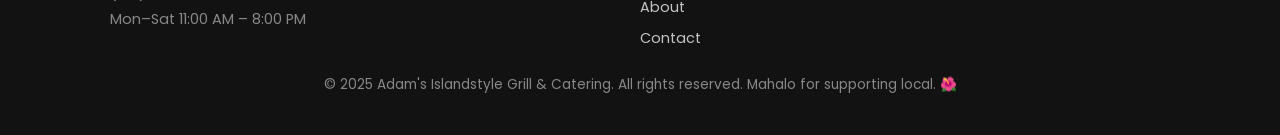
==== commit aeb7add7: "update branch" ====
--- a/about.html
+++ b/about.html
@@ -54,7 +54,7 @@
     <section class="section container" role="region" aria-labelledby="story-title">
       <div class="row" style="align-items: center; gap: 40px;">
         <div class="col" style="flex: 1 1 300px;">
-          <img src="/assets/adam-portrait.jpg" alt="Adam, founder and grill master" width="400" height="500" style="border-radius: var(--radius-lg); box-shadow: var(--shadow-base);">
+          <img src="assets/images/adam-at-grill.jpg" alt="Adam, founder and grill master" class="w-full h-auto rounded-xl shadow-lg-brand" onerror="this.style.display='none'">
         </div>
         <div class="col" style="flex: 1 1 300px;">
           <p class="eyebrow">Our Story</p>
